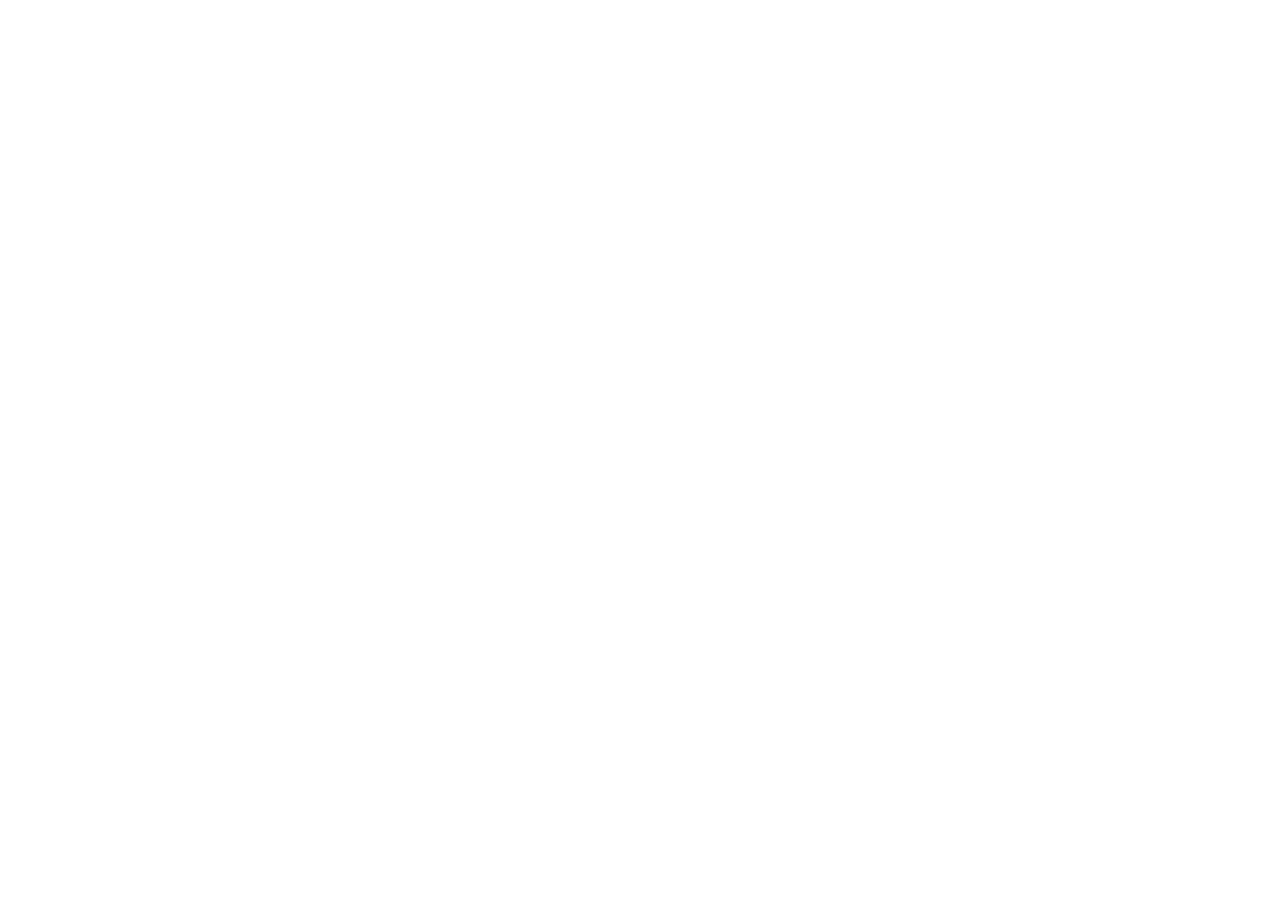
==== pages/color.html @ e1d60fdf "finished home page" ====
<!DOCTYPE <html>
<head>
  <meta name="viewport" content="width=device-width, initial-scale=1.0">
  <meta charset="utf-8">
  <title>Mike's PhotoShop Work</title>
  <link rel="stylesheet" type="text/css" href="https://maxcdn.bootstrapcdn.com/font-awesome/4.7.0/css/font-awesome.min.css">
  <link rel="stylesheet" type="text/css" href="../static/css/index.css">
</head>
<body>

</body>
</html>
---- static/css/index.css ----
/****************************
All of the CSS in this file will be for the index.html page
****************************/

main {
  display: grid;
  grid-template-columns: 2fr 5fr;
  color: rgb(243,156,18);
}


/* CSS FOR THE ASIDE */

aside {
  display: flex;
  flex-direction: column;
  align-items: center;
  background-color: rgb(32,32,32);
  padding-left: 10%;
  padding-right: 10%;
}

ul li {
  color: white;
  text-decoration: none;
  list-style: none;
}

ul li a {
  color: white;
  text-decoration: none;
}

ul li a:hover {
  color: rgb(243,156,18);
}

.main_heading, .sub_heading {
  text-align: left;
}

.contact_area, .quote, .social_heading {
  text-align: center;
}

.quote {
  color: white;
}

/* CSS FOR THE Section */

section {
  background-color: rgb(40,40,40);
  padding-left: 5%;
}

.sub_heading {
  color: white;
}

.main_info_area {
  display: flex;
  flex-direction: row;
}

.who_i_am_area {
  margin-left: 5%;
  margin-right: 5%;
  line-height: 20px;
}

.second_paragraph_about_me {
  color: white;
}

/* Media Queries */

@media only all and (max-width: 768px) {

  main {
    grid-template-columns: 1fr;
    grid-template-areas: 
    "section"
    "aside";
  }

  aside {
    grid-area: aside;
  }

  section {
    grid-area: section;
  }

  ul li {
    font-size: 25px;
  }

  .main_info_area {
    display: flex;
    flex-direction: column;
    justify-content: center;
    align-items: center;
  }

  .main_heading, .sub_heading {
    text-align: center;
  }


}
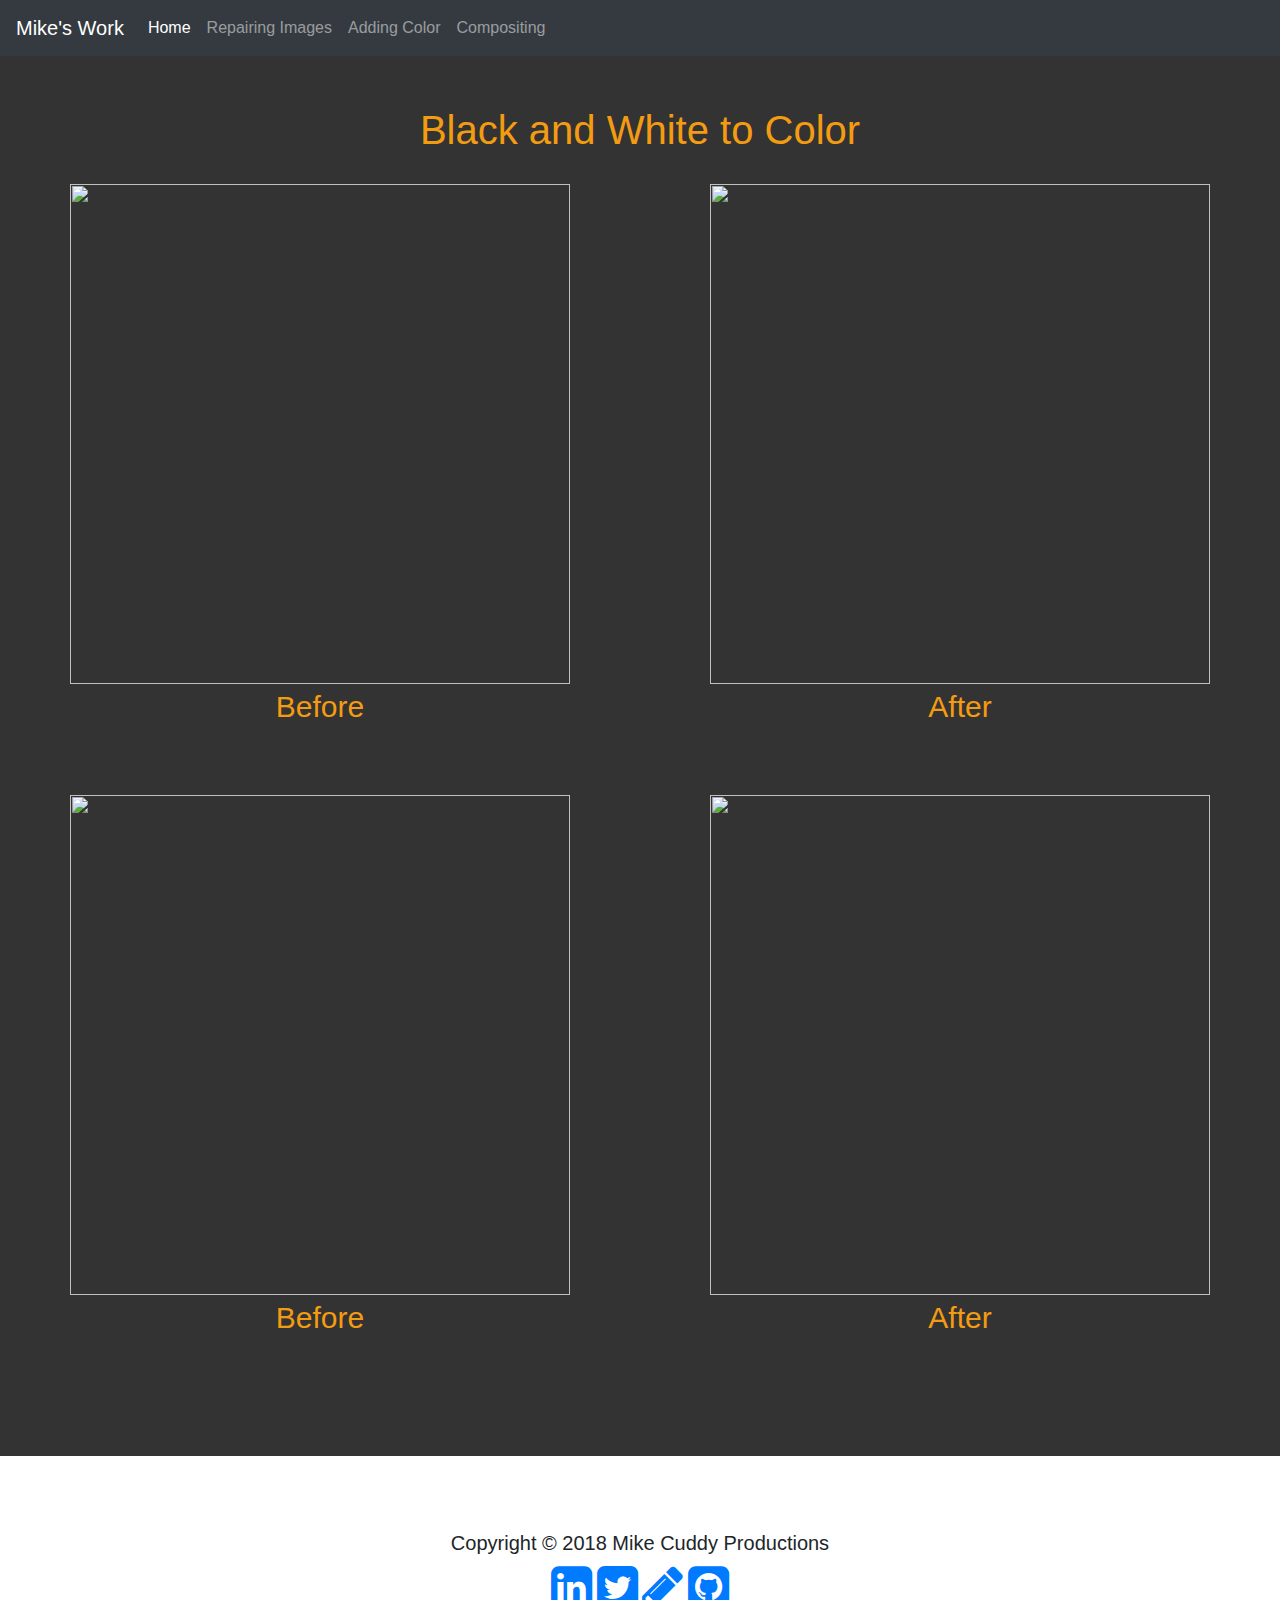
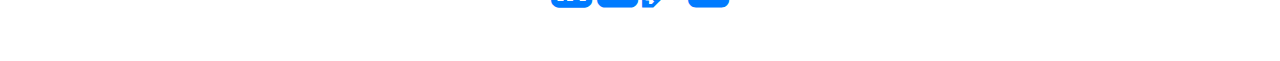
==== commit d844013e: "added in a footer" ====
--- a/pages/color.html
+++ b/pages/color.html
@@ -4,9 +4,92 @@
   <meta charset="utf-8">
   <title>Mike's PhotoShop Work</title>
   <link rel="stylesheet" type="text/css" href="https://maxcdn.bootstrapcdn.com/font-awesome/4.7.0/css/font-awesome.min.css">
-  <link rel="stylesheet" type="text/css" href="../static/css/index.css">
+  <link rel="stylesheet" href="https://maxcdn.bootstrapcdn.com/bootstrap/4.0.0/css/bootstrap.min.css" integrity="sha384-Gn5384xqQ1aoWXA+058RXPxPg6fy4IWvTNh0E263XmFcJlSAwiGgFAW/dAiS6JXm" crossorigin="anonymous">
+  <link rel="stylesheet" type="text/css" href="../static/css/generic.css">
+  <link rel="stylesheet" type="text/css" href="../static/css/color.css">
 </head>
 <body>
 
+  <!-- Start of Bootstrap navbar -->
+  <nav class="navbar navbar-expand-lg navbar-dark bg-dark">
+    <a class="navbar-brand" href="#">Mike's Work</a>
+    <button class="navbar-toggler" type="button" data-toggle="collapse" data-target="#navbarSupportedContent" aria-controls="navbarSupportedContent" aria-expanded="false" aria-label="Toggle navigation">
+      <span class="navbar-toggler-icon"></span>
+    </button>
+    <div class="collapse navbar-collapse" id="navbarSupportedContent">
+      <ul class="navbar-nav mr-auto">
+        <li class="nav-item active">
+          <a class="nav-link" href="index.html">Home <span class="sr-only">(current)</span></a>
+        </li>
+        <li class="nav-item">
+          <a class="nav-link" href="old.html">Repairing Images</a>
+        </li>
+        <li class="nav-item">
+          <a class="nav-link" href="color.html">Adding Color</a>
+        </li>
+        <li class="nav-item">
+          <a class="nav-link" href="imagination.html">Compositing</a>
+        </li>
+      </ul>
+    </div>
+  </nav>
+  <!-- End of Bootstrap navbar -->
+
+  <main>
+
+    <div class='page_heading'>
+      <h1 class='center generic_heading_orange'>Black and White to Color</h1>
+    <div>
+
+    <section class='pic_area'>
+
+      <div>
+        <img src="../static/images/young_women.jpg">
+        <p class='center heading_fix'>Before</p>
+      </div>
+
+      <div>
+        <img src="../static/images/young_woman_color.jpg">
+        <p class='center heading_fix'>After</p>
+      </div>
+
+    </section>
+
+    <section class='pic_area'>
+
+      <div>
+        <img src="../static/images/McClellan.jpg">
+        <p class='center heading_fix'>Before</p>
+      </div>
+
+      <div>
+        <img src="../static/images/McClellan_color.jpg">
+        <p class='center heading_fix'>After</p>
+      </div>
+
+    </section>
+
+
+  </main>
+
+  <footer>
+
+    <h5>Copyright &copy; 2018 Mike Cuddy Productions<br></h5>
+
+    <div>
+      <a href="https://www.linkedin.com/in/mcuddy1/"><i class="fa fa-linkedin-square fa-3x" aria-hidden="true"></i></a>
+      <a href="https://twitter.com/mcuddy7"><i class="fa fa-twitter-square fa-3x" aria-hidden="true"></i></a>
+      <a href="https://codingsaga.wordpress.com/"><i class="fa fa-pencil fa-3x" aria-hidden="true"></i></a>
+      <a href="https://github.com/ravenusmc"><i class="fa fa-github-square fa-3x" aria-hidden="true"></i></a>
+    </div>
+
+  </footer>
+
+
+
+
+<script src="https://code.jquery.com/jquery-3.2.1.slim.min.js" integrity="sha384-KJ3o2DKtIkvYIK3UENzmM7KCkRr/rE9/Qpg6aAZGJwFDMVNA/GpGFF93hXpG5KkN" crossorigin="anonymous"></script>
+<script src="https://cdnjs.cloudflare.com/ajax/libs/popper.js/1.12.9/umd/popper.min.js" integrity="sha384-ApNbgh9B+Y1QKtv3Rn7W3mgPxhU9K/ScQsAP7hUibX39j7fakFPskvXusvfa0b4Q" crossorigin="anonymous"></script>
+<script src="https://maxcdn.bootstrapcdn.com/bootstrap/4.0.0/js/bootstrap.min.js" integrity="sha384-JZR6Spejh4U02d8jOt6vLEHfe/JQGiRRSQQxSfFWpi1MquVdAyjUar5+76PVCmYl" crossorigin="anonymous"></script>
 </body>
 </html>--- a/static/css/generic.css
+++ b/static/css/generic.css
@@ -0,0 +1,77 @@
+/****************************
+All of the CSS in this file will be used throughout the project
+****************************/
+
+.center {
+  text-align: center;
+}
+
+.generic_heading_orange {
+  color: rgb(243,156,18);
+  margin-bottom: 30px;
+}
+
+.heading_fix {
+  color: rgb(243,156,18);
+  font-size: 30px;
+}
+
+body {
+  margin-top: 0px;
+  margin-right: 0px;
+  margin-bottom: 0px;
+  margin-left: 0px
+}
+
+main {
+  background-color: #333;
+  padding-bottom: 50px;
+}
+
+.page_heading {
+  padding-top: 50px;
+}
+
+/* CSS For the pic areas */
+.pic_area {
+  display: flex;
+  flex-direction: row;
+  justify-content: space-around;
+  margin-bottom: 50px;
+}
+
+img {
+  height: 500px;
+}
+
+/* Footer Code */
+
+footer {
+  display: flex;
+  flex-direction: column;
+  justify-content: center;
+  align-items: center;
+  margin-top: 75px;
+  margin-bottom: 50px;
+}
+
+/* Media Quries */
+
+@media only all and (max-width: 768px) {
+
+  .pic_area {
+    flex-direction: column;
+    align-items: center;
+    margin-bottom: 25px;
+  }
+
+  .pic_area div {
+    margin-bottom: 10px;
+  }
+
+  img {
+    width: 325px;
+  }
+
+
+}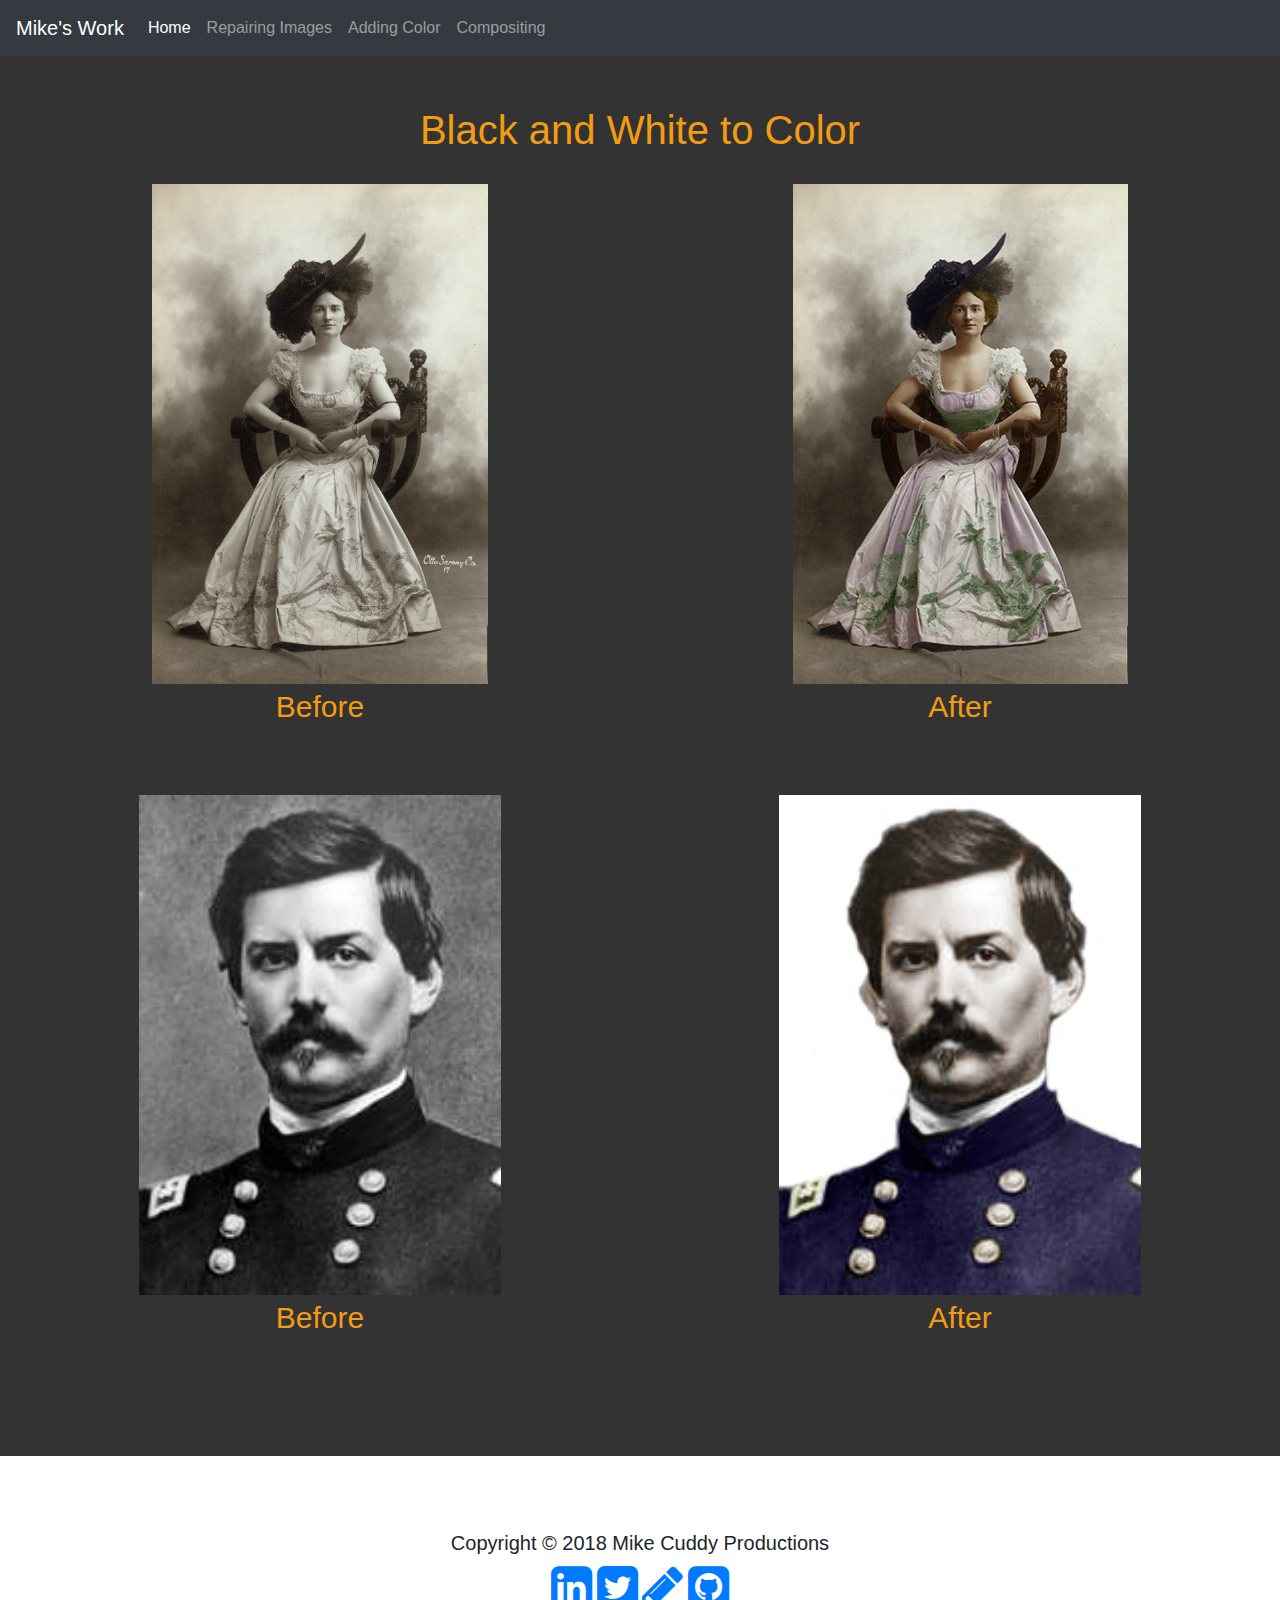
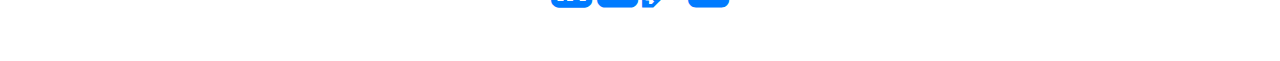
==== commit 64647013: "minor changes" ====
--- a/pages/color.html
+++ b/pages/color.html
@@ -44,12 +44,12 @@
     <section class='pic_area'>
 
       <div>
-        <img src="../static/images/young_women.jpg">
+        <img src="../static/images/color/young_women.jpg">
         <p class='center heading_fix'>Before</p>
       </div>
 
       <div>
-        <img src="../static/images/young_woman_color.jpg">
+        <img src="../static/images/color/young_woman_color.jpg">
         <p class='center heading_fix'>After</p>
       </div>
 
@@ -58,12 +58,12 @@
     <section class='pic_area'>
 
       <div>
-        <img src="../static/images/McClellan.jpg">
+        <img src="../static/images/color/McClellan.jpg">
         <p class='center heading_fix'>Before</p>
       </div>
 
       <div>
-        <img src="../static/images/McClellan_color.jpg">
+        <img src="../static/images/color/McClellan_color.jpg">
         <p class='center heading_fix'>After</p>
       </div>
 
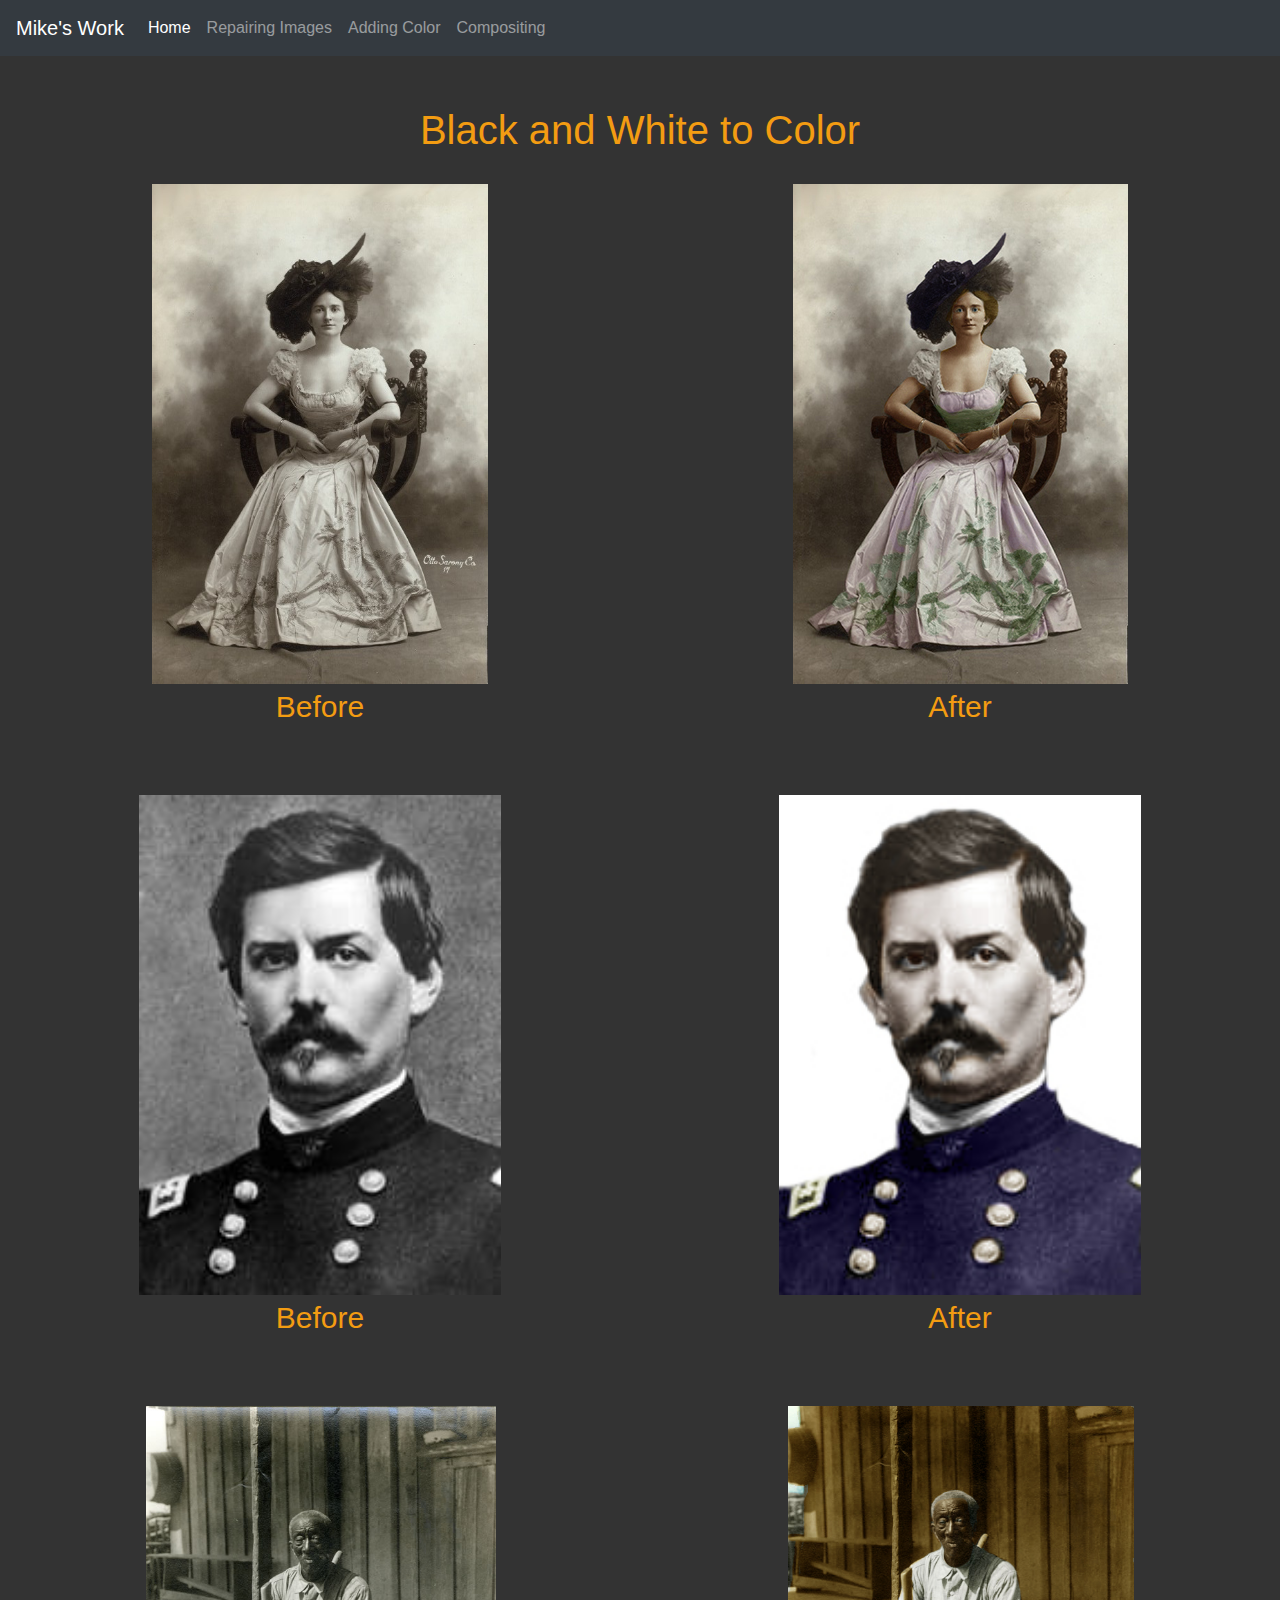
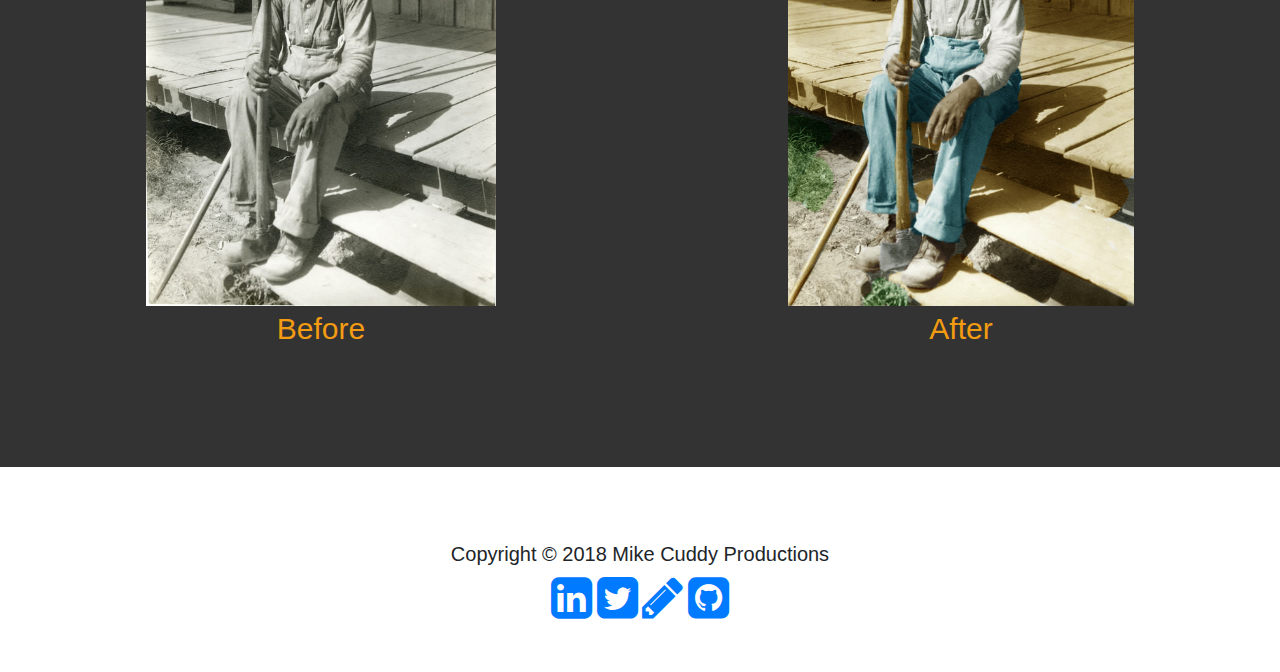
==== commit 552a462a: "added another section for an image" ====
--- a/pages/color.html
+++ b/pages/color.html
@@ -69,6 +69,20 @@
 
     </section>
 
+    <section class='pic_area'>
+
+      <div>
+        <img src="../static/images/color/man.jpg">
+        <p class='center heading_fix'>Before</p>
+      </div>
+
+      <div>
+        <img src="../static/images/color/man_color_F.jpg">
+        <p class='center heading_fix'>After</p>
+      </div>
+
+    </section>
+
 
   </main>
 
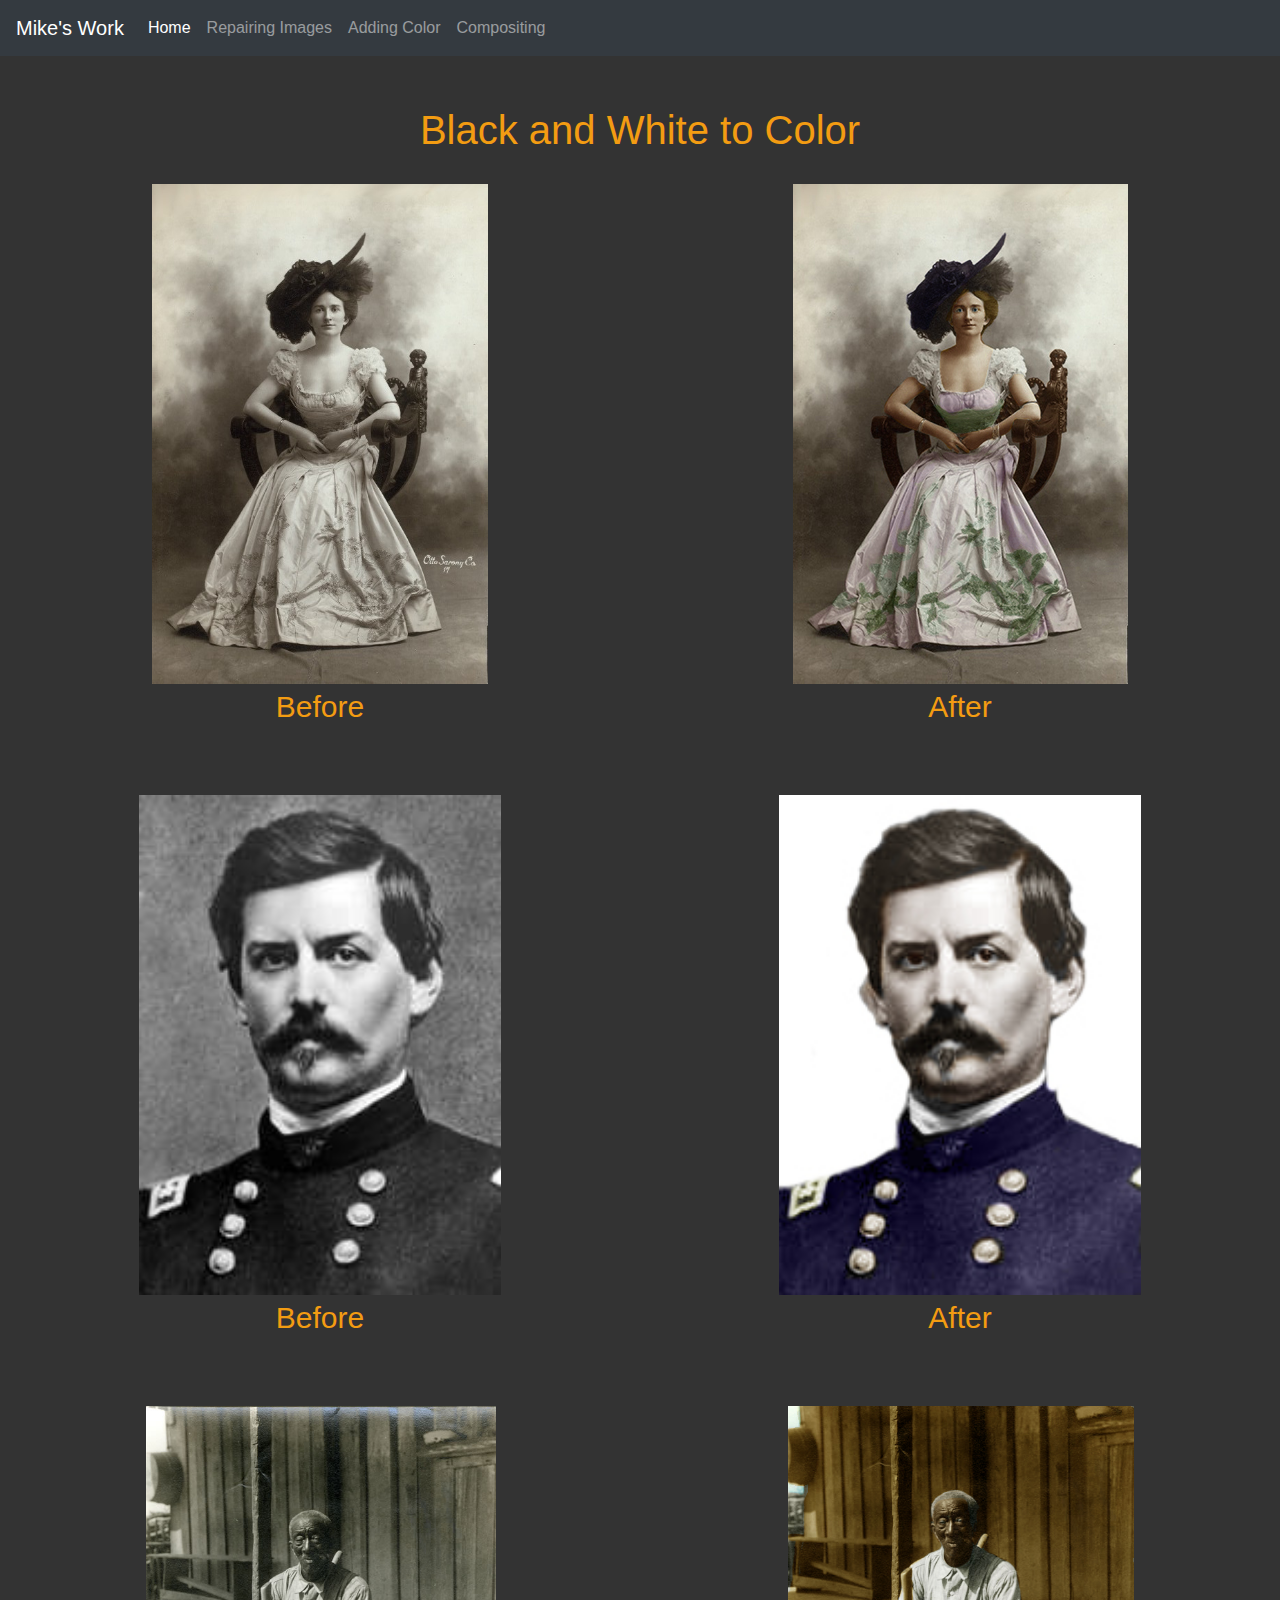
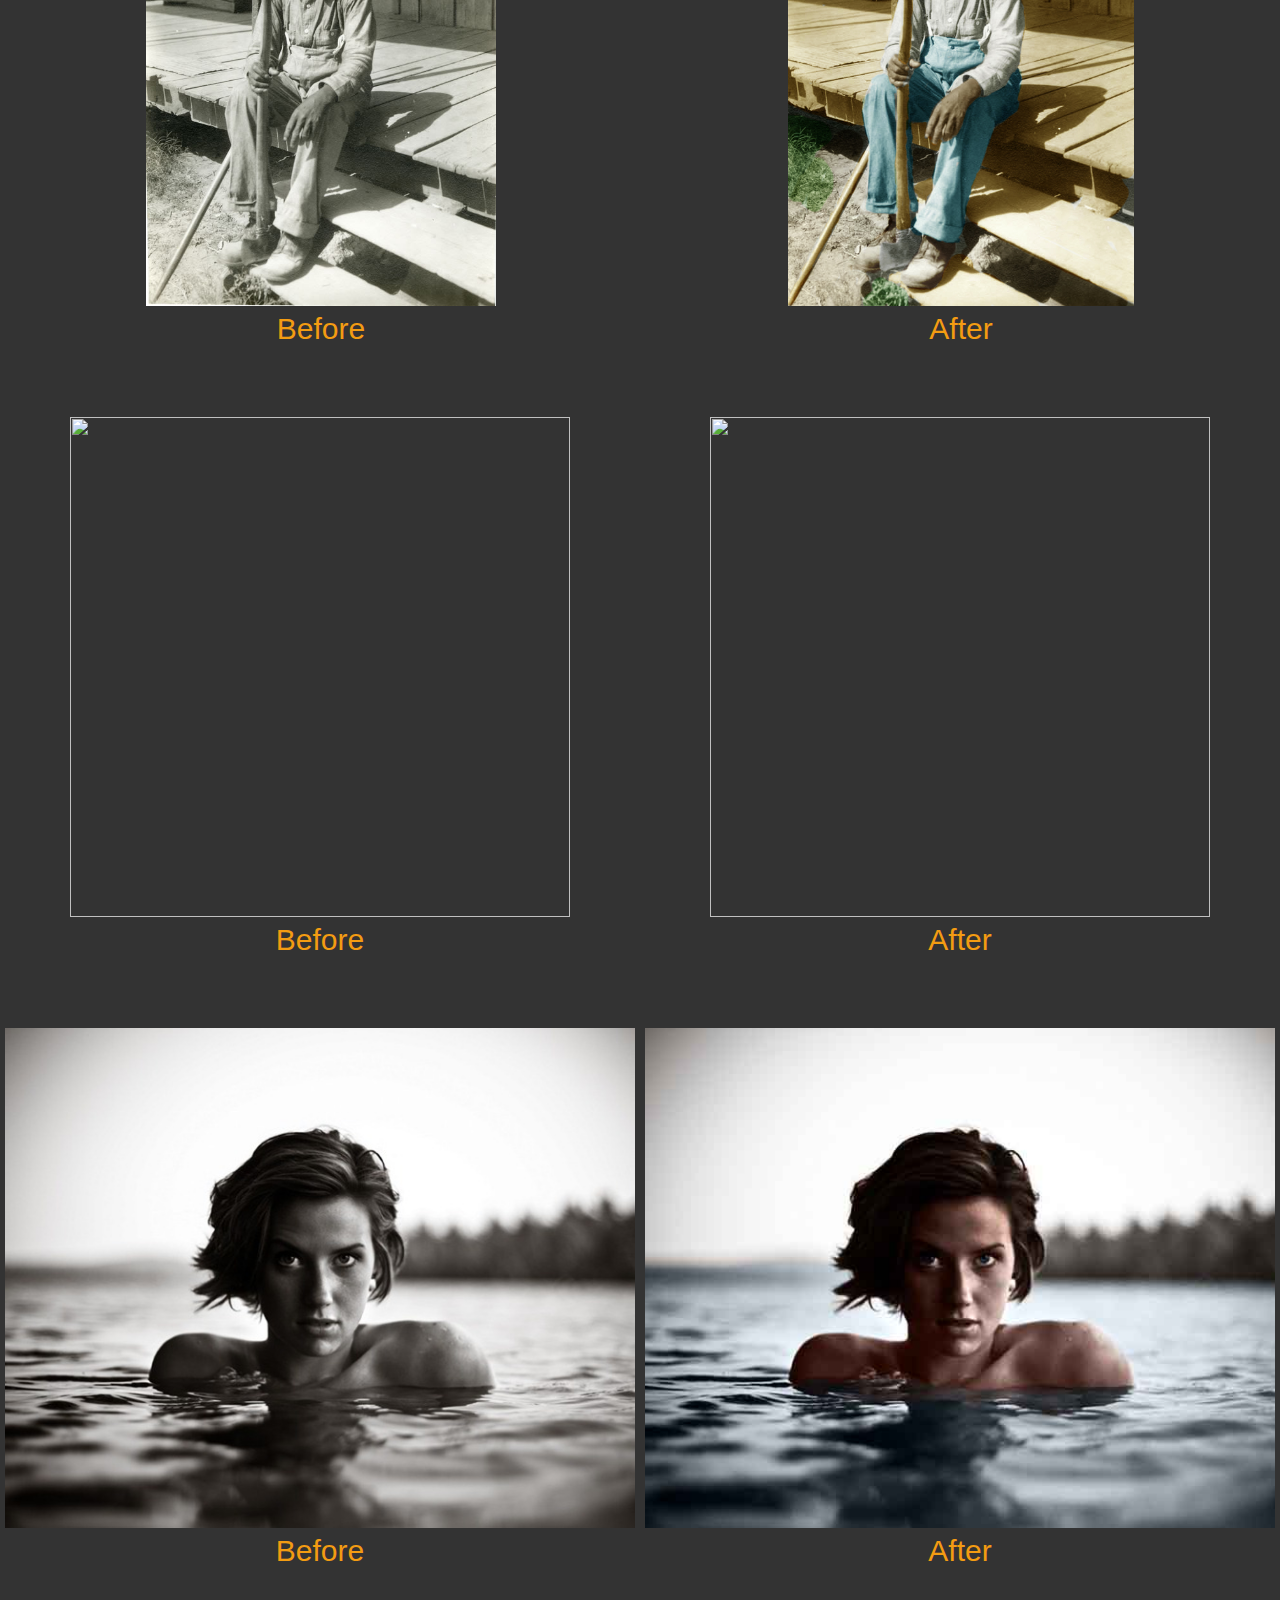
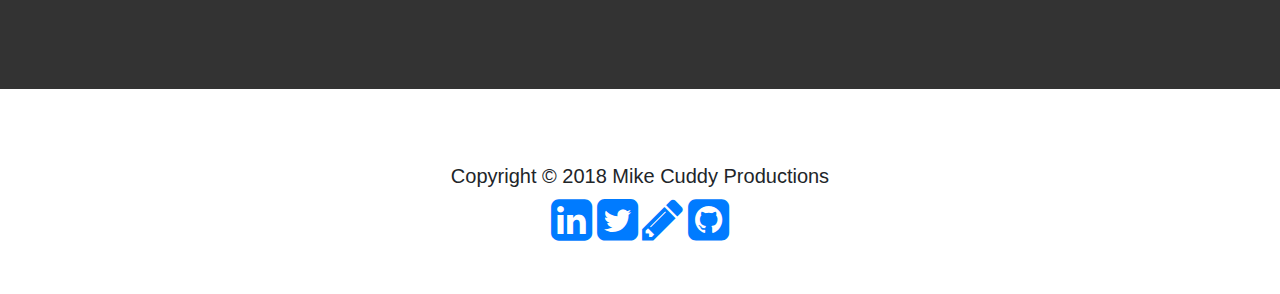
==== commit d86c9464: "added new colored image" ====
--- a/pages/color.html
+++ b/pages/color.html
@@ -83,6 +83,34 @@
 
     </section>
 
+    <section class='pic_area'>
+
+      <div>
+        <img src="../static/images/color/woman_color.jpg">
+        <p class='center heading_fix'>Before</p>
+      </div>
+
+      <div>
+        <img src="../static/images/color/woman_color_fin.jpg">
+        <p class='center heading_fix'>After</p>
+      </div>
+
+    </section>
+
+    <section class='pic_area'>
+
+      <div>
+        <img src="../static/images/color/women_water.jpg">
+        <p class='center heading_fix'>Before</p>
+      </div>
+
+      <div>
+        <img src="../static/images/color/women_water_F.jpg">
+        <p class='center heading_fix'>After</p>
+      </div>
+
+    </section>
+
 
   </main>
 
@@ -106,4 +134,4 @@
 <script src="https://cdnjs.cloudflare.com/ajax/libs/popper.js/1.12.9/umd/popper.min.js" integrity="sha384-ApNbgh9B+Y1QKtv3Rn7W3mgPxhU9K/ScQsAP7hUibX39j7fakFPskvXusvfa0b4Q" crossorigin="anonymous"></script>
 <script src="https://maxcdn.bootstrapcdn.com/bootstrap/4.0.0/js/bootstrap.min.js" integrity="sha384-JZR6Spejh4U02d8jOt6vLEHfe/JQGiRRSQQxSfFWpi1MquVdAyjUar5+76PVCmYl" crossorigin="anonymous"></script>
 </body>
-</html>+</html>
